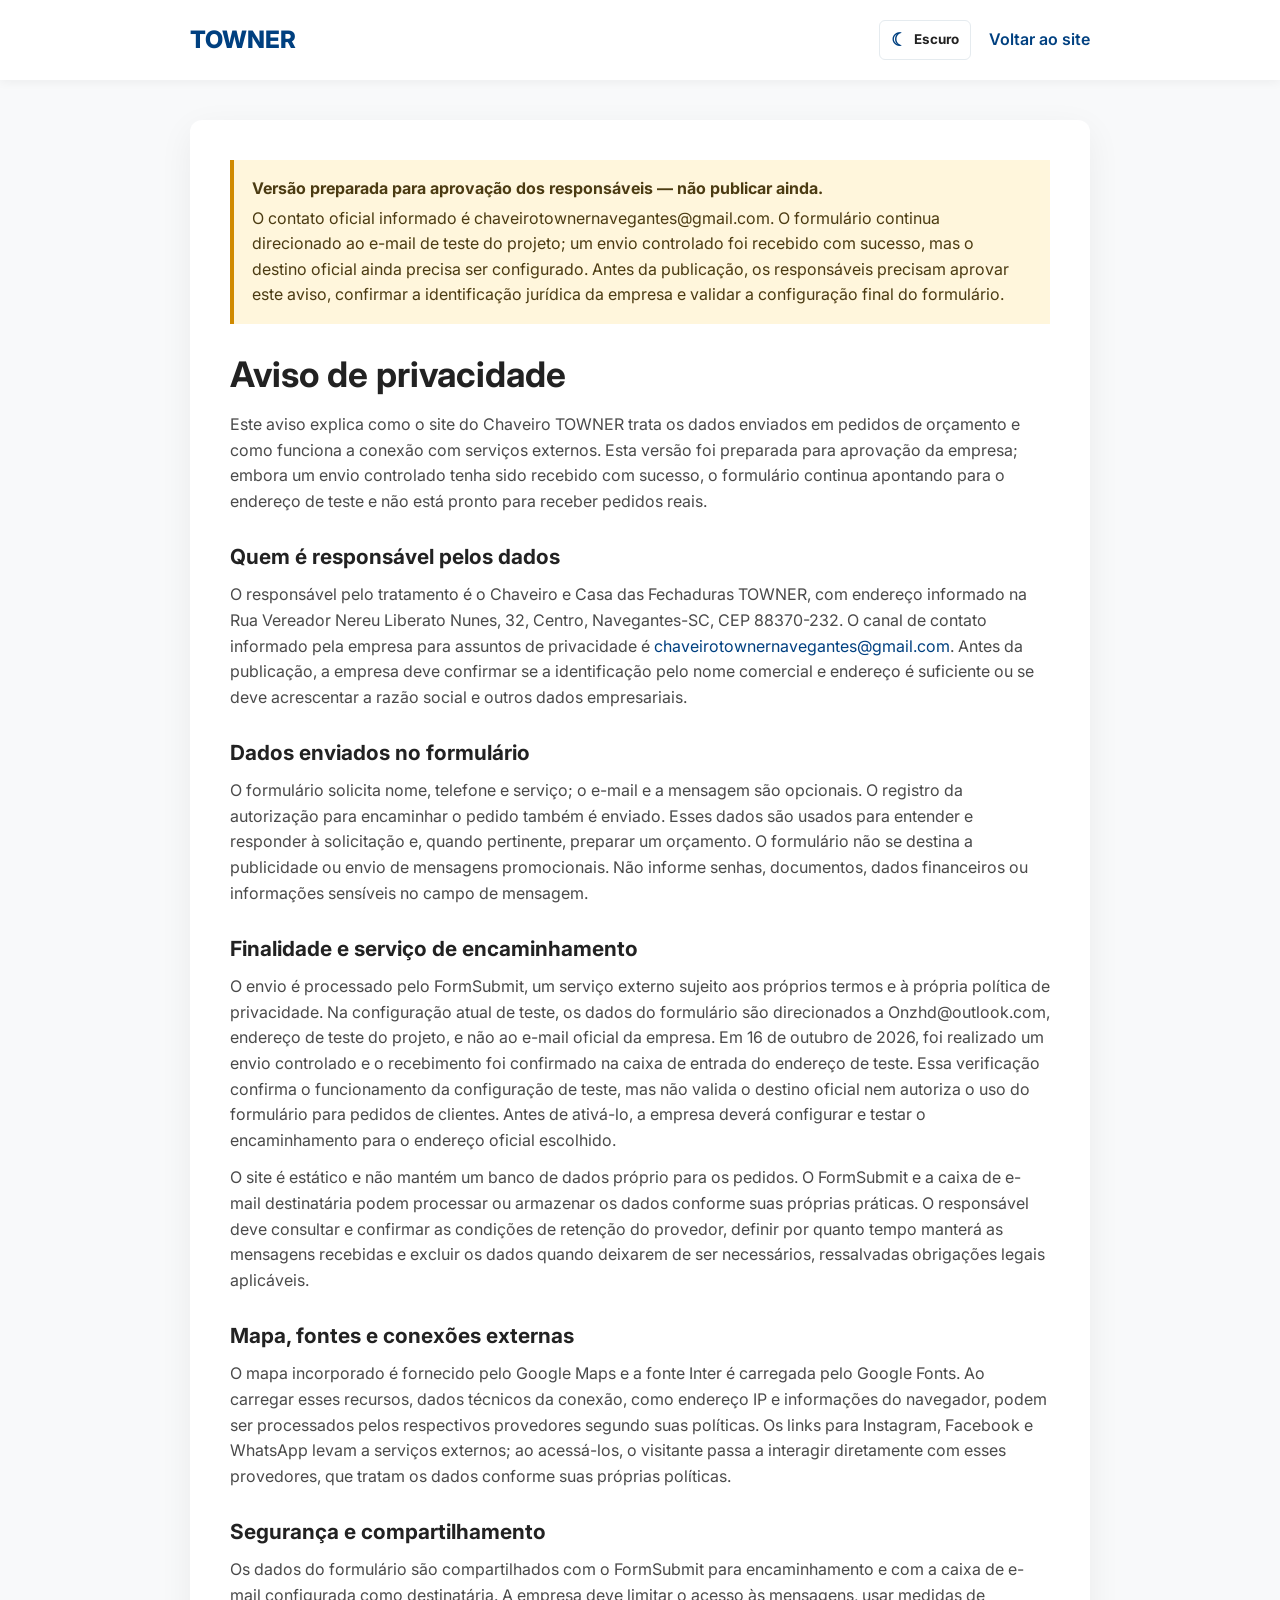
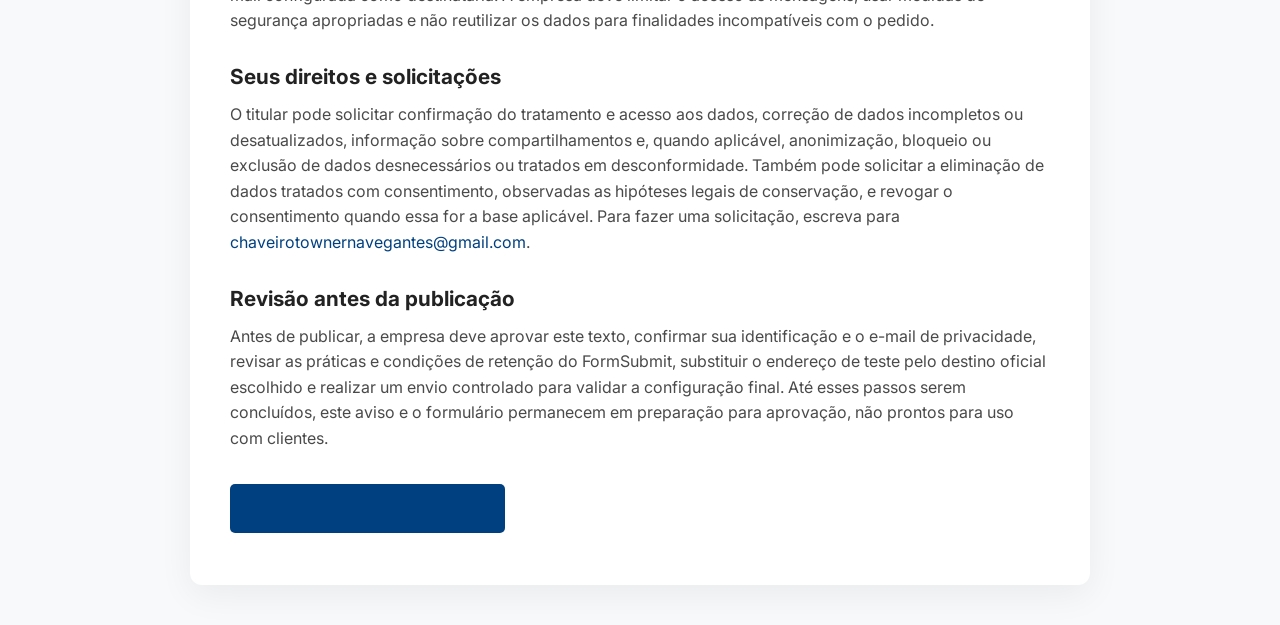
==== politica-de-privacidade.html @ e8e16471 "Add TOWNER website Co-authored-by: Copilot <223556219+Copilot@users.noreply.github.com>" ====
<!DOCTYPE html>
<html lang="pt-BR">
<head>
    <meta charset="UTF-8">
    <meta name="viewport" content="width=device-width, initial-scale=1.0">
    <meta name="robots" content="noindex, nofollow">
    <meta name="theme-color" content="#004080">
    <title>Aviso de privacidade — Chaveiro TOWNER</title>
    <link rel="icon" type="image/svg+xml" href="images/favicon.svg">
    <script>
        try {
            document.documentElement.dataset.theme = localStorage.getItem('towner-theme') === 'dark' ? 'dark' : 'light';
        } catch (error) {
            console.error('Não foi possível recuperar a preferência de tema.', error);
        }
    </script>
    <link rel="preconnect" href="https://fonts.googleapis.com">
    <link rel="preconnect" href="https://fonts.gstatic.com" crossorigin>
    <link href="https://fonts.googleapis.com/css2?family=Inter:wght@300;400;600;700&display=swap" rel="stylesheet">
    <link rel="stylesheet" href="style.css">
</head>
<body class="privacy-page">
    <header class="privacy-header">
        <a class="logo" href="index.html#inicio">TOWNER</a>
        <div class="privacy-header-actions">
            <button class="theme-toggle" type="button" aria-label="Ativar tema escuro" aria-pressed="false">
                <span class="theme-toggle-icon" aria-hidden="true">☾</span>
                <span class="theme-toggle-label">Escuro</span>
            </button>
            <a href="index.html#contato">Voltar ao site</a>
        </div>
    </header>

    <main class="privacy-content">
        <div class="draft-notice" role="note">
            <strong>Versão preparada para aprovação dos responsáveis — não publicar ainda.</strong>
            O contato oficial informado é chaveirotownernavegantes@gmail.com. O formulário continua direcionado ao e-mail de teste do projeto; um envio controlado foi recebido com sucesso, mas o destino oficial ainda precisa ser configurado. Antes da publicação, os responsáveis precisam aprovar este aviso, confirmar a identificação jurídica da empresa e validar a configuração final do formulário.
        </div>

        <h1>Aviso de privacidade</h1>
        <p>Este aviso explica como o site do Chaveiro TOWNER trata os dados enviados em pedidos de orçamento e como funciona a conexão com serviços externos. Esta versão foi preparada para aprovação da empresa; embora um envio controlado tenha sido recebido com sucesso, o formulário continua apontando para o endereço de teste e não está pronto para receber pedidos reais.</p>

        <h2>Quem é responsável pelos dados</h2>
        <p>O responsável pelo tratamento é o Chaveiro e Casa das Fechaduras TOWNER, com endereço informado na Rua Vereador Nereu Liberato Nunes, 32, Centro, Navegantes-SC, CEP 88370-232. O canal de contato informado pela empresa para assuntos de privacidade é <a href="mailto:chaveirotownernavegantes@gmail.com">chaveirotownernavegantes@gmail.com</a>. Antes da publicação, a empresa deve confirmar se a identificação pelo nome comercial e endereço é suficiente ou se deve acrescentar a razão social e outros dados empresariais.</p>

        <h2>Dados enviados no formulário</h2>
        <p>O formulário solicita nome, telefone e serviço; o e-mail e a mensagem são opcionais. O registro da autorização para encaminhar o pedido também é enviado. Esses dados são usados para entender e responder à solicitação e, quando pertinente, preparar um orçamento. O formulário não se destina a publicidade ou envio de mensagens promocionais. Não informe senhas, documentos, dados financeiros ou informações sensíveis no campo de mensagem.</p>

        <h2>Finalidade e serviço de encaminhamento</h2>
        <p>O envio é processado pelo FormSubmit, um serviço externo sujeito aos próprios termos e à própria política de privacidade. Na configuração atual de teste, os dados do formulário são direcionados a Onzhd@outlook.com, endereço de teste do projeto, e não ao e-mail oficial da empresa. Em 16 de outubro de 2026, foi realizado um envio controlado e o recebimento foi confirmado na caixa de entrada do endereço de teste. Essa verificação confirma o funcionamento da configuração de teste, mas não valida o destino oficial nem autoriza o uso do formulário para pedidos de clientes. Antes de ativá-lo, a empresa deverá configurar e testar o encaminhamento para o endereço oficial escolhido.</p>
        <p>O site é estático e não mantém um banco de dados próprio para os pedidos. O FormSubmit e a caixa de e-mail destinatária podem processar ou armazenar os dados conforme suas próprias práticas. O responsável deve consultar e confirmar as condições de retenção do provedor, definir por quanto tempo manterá as mensagens recebidas e excluir os dados quando deixarem de ser necessários, ressalvadas obrigações legais aplicáveis.</p>

        <h2>Mapa, fontes e conexões externas</h2>
        <p>O mapa incorporado é fornecido pelo Google Maps e a fonte Inter é carregada pelo Google Fonts. Ao carregar esses recursos, dados técnicos da conexão, como endereço IP e informações do navegador, podem ser processados pelos respectivos provedores segundo suas políticas. Os links para Instagram, Facebook e WhatsApp levam a serviços externos; ao acessá-los, o visitante passa a interagir diretamente com esses provedores, que tratam os dados conforme suas próprias políticas.</p>

        <h2>Segurança e compartilhamento</h2>
        <p>Os dados do formulário são compartilhados com o FormSubmit para encaminhamento e com a caixa de e-mail configurada como destinatária. A empresa deve limitar o acesso às mensagens, usar medidas de segurança apropriadas e não reutilizar os dados para finalidades incompatíveis com o pedido.</p>

        <h2>Seus direitos e solicitações</h2>
        <p>O titular pode solicitar confirmação do tratamento e acesso aos dados, correção de dados incompletos ou desatualizados, informação sobre compartilhamentos e, quando aplicável, anonimização, bloqueio ou exclusão de dados desnecessários ou tratados em desconformidade. Também pode solicitar a eliminação de dados tratados com consentimento, observadas as hipóteses legais de conservação, e revogar o consentimento quando essa for a base aplicável. Para fazer uma solicitação, escreva para <a href="mailto:chaveirotownernavegantes@gmail.com">chaveirotownernavegantes@gmail.com</a>.</p>

        <h2>Revisão antes da publicação</h2>
        <p>Antes de publicar, a empresa deve aprovar este texto, confirmar sua identificação e o e-mail de privacidade, revisar as práticas e condições de retenção do FormSubmit, substituir o endereço de teste pelo destino oficial escolhido e realizar um envio controlado para validar a configuração final. Até esses passos serem concluídos, este aviso e o formulário permanecem em preparação para aprovação, não prontos para uso com clientes.</p>

        <p class="privacy-back"><a class="map-link" href="index.html#contato">Voltar ao formulário de contato</a></p>
    </main>
    <script>
        const themeToggle = document.querySelector('.theme-toggle');
        const themeMeta = document.querySelector('meta[name="theme-color"]');

        const updateThemeToggle = () => {
            const isDark = document.documentElement.dataset.theme === 'dark';
            themeToggle.setAttribute('aria-pressed', String(isDark));
            themeToggle.setAttribute('aria-label', isDark ? 'Ativar tema claro' : 'Ativar tema escuro');
            themeToggle.querySelector('.theme-toggle-icon').textContent = isDark ? '☀' : '☾';
            themeToggle.querySelector('.theme-toggle-label').textContent = isDark ? 'Claro' : 'Escuro';
            themeMeta.content = isDark ? '#0d141b' : '#004080';
        };

        updateThemeToggle();

        themeToggle.addEventListener('click', () => {
            const nextTheme = document.documentElement.dataset.theme === 'dark' ? 'light' : 'dark';
            document.documentElement.dataset.theme = nextTheme;
            updateThemeToggle();

            try {
                localStorage.setItem('towner-theme', nextTheme);
            } catch (error) {
                console.error('Não foi possível salvar a preferência de tema.', error);
            }
        });
    </script>
</body>
</html>
---- style.css ----
/* ================= RESET E VARIÁVEIS ================= */
:root {
    color-scheme: light;
    --azul-marca: #004080;/* Azul principal para destaques e botões */
    --azul-fundo-escuro: #002b5e;/* Azul profundo para o rodapé e sobreposições */
    --verde-zap: #25D366;
    --texto-base: #4a4a4a;
    --titulo-cor: #222222;
    --fundo-cinza: #f8f9fa;
    --fundo-branco: #ffffff;
    --texto-inverso: #ffffff;
    --texto-no-botao: #ffffff;
    --azul-hover: #003366;
    --fundo-botao-emergencia: #ffffff;
    --texto-botao-emergencia: #002b5e;
    --borda-superficie: #e5ebef;
    --texto-suave: #64707a;
    --fundo-destaque-suave: #e9f2fa;
    --borda-controle: #dddddd;
}

:root[data-theme="dark"] {
    color-scheme: dark;
    --azul-marca: #78baff;
    --azul-fundo-escuro: #071b31;
    --texto-base: #c4ced8;
    --titulo-cor: #f1f5f9;
    --fundo-cinza: #101821;
    --fundo-branco: #151e28;
    --texto-inverso: #f1f5f9;
    --texto-no-botao: #10243a;
    --azul-hover: #539de0;
    --fundo-botao-emergencia: #e5edf5;
    --texto-botao-emergencia: #071b31;
    --borda-superficie: #344453;
    --texto-suave: #a6b4c1;
    --fundo-destaque-suave: #223447;
    --borda-controle: #465461;
}

* {
    margin: 0;
    padding: 0;
    box-sizing: border-box;
    font-family: 'Inter', sans-serif;
}

body {
    color: var(--texto-base);
    line-height: 1.6;
    padding-top: 80px;
    background-color: var(--fundo-branco);
}

.container {
    max-width: 1140px;
    margin: 0 auto;
    padding: 0 20px;
}

a { 
    text-decoration: none;
    transition: 0.3s;
}

a:focus-visible, button:focus-visible, input:focus-visible, select:focus-visible, textarea:focus-visible {
    outline: 3px solid #f0b429;
    outline-offset: 3px;
}

.skip-link {
    position: fixed;
    top: 10px;
    left: 10px;
    z-index: 1100;
    padding: 10px 16px;
    background: var(--fundo-branco);
    color: var(--azul-marca);
    border-radius: 4px;
    box-shadow: 0 2px 10px rgba(0, 0, 0, 0.2);
    transform: translateY(-160%);
}

.skip-link:focus {
    transform: translateY(0);
}

section[id] {
    scroll-margin-top: 100px;
}

/* ================= CABEÇALHO ================= */
.header {
    background: var(--fundo-branco);
    box-shadow: 0 2px 10px rgba(0,0,0,0.05);
    position: fixed; 
    top: 0; 
    width: 100%; 
    height: 80px;
    display: flex; 
    align-items: center; 
    z-index: 1000;
}

.header-inner { 
    display: flex; 
    justify-content: space-between; 
    align-items: center; 
    width: 100%; 
}

.logo { 
    font-size: 24px; 
    font-weight: 800; 
    color: var(--azul-marca); 
    display: flex;
    align-items: center;
}

.logo img { 
    max-height: 50px; 
    width: auto; 
    display: block; 
}

.main-nav {
    display: flex;
    align-items: center;
}

.nav-links { 
    list-style: none; 
    display: flex; 
    gap: 24px; 
}

.nav-links a { 
    color: var(--texto-base); 
    font-weight: 600; 
    font-size: 14px; 
    text-transform: uppercase; 
}

.nav-links a:hover { 
    color: var(--azul-marca); 
}

.btn-header-zap { 
    background: var(--verde-zap); 
    color: var(--texto-inverso); 
    padding: 10px 20px; 
    border-radius: 4px; 
    font-weight: bold; 
    transition: background 0.3s;
}

.btn-header-zap:hover {
    background: #20b858; 
}

.mobile-menu-btn {
    display: none;
    background: none;
    border: none;
    font-size: 28px;
    color: var(--azul-marca);
    cursor: pointer;
}

.theme-toggle {
    display: inline-flex;
    align-items: center;
    justify-content: center;
    gap: 7px;
    min-height: 40px;
    padding: 8px 11px;
    border: 1px solid var(--borda-superficie);
    border-radius: 6px;
    background: var(--fundo-branco);
    color: var(--titulo-cor);
    font: inherit;
    font-size: 0.84rem;
    font-weight: 700;
    cursor: pointer;
    transition: background 0.2s ease, border-color 0.2s ease;
}

.theme-toggle:hover { background: var(--fundo-cinza); }
.theme-toggle-icon { color: var(--azul-marca); font-size: 1.1rem; line-height: 1; }

/* ================= HERO SECTION ================= */
.hero {
    background: linear-gradient(rgba(0, 43, 94, 0.72), rgba(0, 43, 94, 0.82)), url('images/chaveiro-atendimento.jpg') center/cover;
    color: var(--texto-inverso); 
    padding: 130px 0 155px; 
    text-align: center;
}

.hero .container { max-width: 900px; }
.hero-eyebrow { display: inline-block; margin-bottom: 20px; color: #d4e9ff; font-size: 0.9rem; font-weight: 700; letter-spacing: 0.12em; text-transform: uppercase; }
.hero h1 { max-width: 850px; margin: 0 auto 20px; font-size: clamp(2.5rem, 5vw, 4rem); font-weight: 700; line-height: 1.08; letter-spacing: -0.035em; }
.hero p { font-size: 1.2rem; margin-bottom: 32px; font-weight: 300; max-width: 720px; margin-left: auto; margin-right: auto; }
.hero-btns { display: flex; justify-content: center; gap: 15px; }
.btn-call { background: var(--fundo-branco); color: var(--azul-marca); padding: 15px 35px; border-radius: 5px; font-weight: 700; font-size: 1.1rem; }
.btn-whatsapp { background: var(--verde-zap); color: var(--texto-inverso); padding: 15px 35px; border-radius: 5px; font-weight: 600; font-size: 1.1rem; }
.btn-call:hover, .btn-whatsapp:hover { transform: translateY(-2px); box-shadow: 0 8px 22px rgba(0, 0, 0, 0.2); }
.hero .hero-note { margin: 22px auto 0; color: #e2edf7; font-size: 0.95rem; }

/* ================= CARDS DE DESTAQUE ================= */
.features-row { display: grid; grid-template-columns: repeat(3, minmax(0, 1fr)); gap: 18px; margin-top: -48px; position: relative; z-index: 10; }
.feature-box { display: flex; align-items: center; gap: 16px; background: var(--fundo-branco); padding: 24px 20px; border-radius: 10px; box-shadow: 0 10px 30px rgba(0,0,0,0.09); flex: 1; }
.feature-icon { width: 48px; height: 48px; display: grid; place-items: center; flex: 0 0 auto; border-radius: 50%; background: var(--fundo-destaque-suave); color: var(--azul-marca); font-size: 0.9rem; font-weight: 800; }
.feature-box h2 { color: var(--titulo-cor); font-size: 1rem; margin-bottom: 3px; }
.feature-box p { color: var(--texto-base); font-size: 0.88rem; }

/* ================= EMERGÊNCIA ================= */
.emergency-strip { margin: 70px 0 20px; background: var(--azul-fundo-escuro); color: var(--texto-inverso); }
.emergency-inner { display: flex; align-items: center; justify-content: space-between; gap: 24px; padding-top: 26px; padding-bottom: 26px; }
.emergency-label { display: block; margin-bottom: 3px; color: #b8d6ef; font-size: 0.84rem; font-weight: 700; letter-spacing: 0.08em; text-transform: uppercase; }
.emergency-inner p { font-size: 1.15rem; font-weight: 600; }
.emergency-inner > a { display: inline-flex; align-items: center; gap: 12px; padding: 13px 18px; border-radius: 5px; background: var(--fundo-botao-emergencia); color: var(--texto-botao-emergencia); font-weight: 700; white-space: nowrap; }
.emergency-inner > a:hover { filter: brightness(0.95); }

/* ================= SEÇÕES PADRÕES ================= */
.section-pad { padding: 80px 0; }
.bg-gray { background-color: var(--fundo-cinza); }
.sec-title { text-align: center; margin-bottom: 46px; }
.sec-title h2 { font-size: 2.2rem; color: var(--titulo-cor); margin-bottom: 15px; font-weight: 700; }
.sec-title p { color: var(--texto-base); font-size: 1.1rem; max-width: 700px; margin: 0 auto; }

/* ================= GALERIA ================= */
.gallery-grid { display: grid; grid-template-columns: repeat(auto-fit, minmax(230px, 1fr)); gap: 22px; }
.gal-item { overflow: hidden; border-radius: 10px; background: var(--fundo-branco); box-shadow: 0 8px 24px rgba(0,0,0,0.08); }
.gal-item img { width: 100%; height: 230px; object-fit: cover; display: block; transition: transform 0.35s ease; }
.gal-item:hover img { transform: scale(1.035); }
.gal-item p { text-align: center; font-size: 0.95rem; margin-top: 15px; color: var(--texto-base); }
.gal-item p { min-height: 54px; margin: 0; padding: 14px 16px; }

/* ================= SERVIÇOS ================= */
.services-grid { display: grid; grid-template-columns: repeat(auto-fit, minmax(280px, 1fr)); gap: 22px; }
.serv-card { display: flex; flex-direction: column; min-height: 100%; background: var(--fundo-branco); padding: 30px 25px 25px; border-radius: 10px; box-shadow: 0 5px 20px rgba(0,0,0,0.055); border-top: 4px solid var(--azul-marca); transition: transform 0.2s ease, box-shadow 0.2s ease; }
.serv-card:hover { transform: translateY(-3px); box-shadow: 0 12px 28px rgba(0,0,0,0.09); }
.serv-card.service-emergency { border-top-color: #b64134; }
.serv-card h3 { color: var(--titulo-cor); margin-bottom: 15px; font-size: 1.3rem; }
.serv-card ul { list-style: none; margin-top: 20px; }
.serv-card li { margin-bottom: 10px; font-size: 0.95rem; display: flex; align-items: center; gap: 8px; color: var(--texto-base); }
.serv-card li::before { content: '✓'; color: var(--azul-marca); font-weight: bold; }
.service-link { display: flex; align-items: center; justify-content: space-between; gap: 12px; margin-top: auto; padding-top: 20px; color: var(--azul-marca); font-weight: 700; }
.service-link span { font-size: 1.2rem; transition: transform 0.2s ease; }
.service-link:hover span { transform: translateX(4px); }

/* ================= DIFERENCIAIS E REGIÃO ================= */
.section-eyebrow { display: inline-block; margin-bottom: 10px; color: var(--azul-marca); font-size: 0.82rem; font-weight: 700; letter-spacing: 0.1em; text-transform: uppercase; }
.reasons-section .sec-title h2 { max-width: 760px; margin-left: auto; margin-right: auto; }
.reasons-grid { display: grid; grid-template-columns: repeat(3, minmax(0, 1fr)); gap: 20px; }
.reason-card { padding: 28px; border: 1px solid var(--borda-superficie); border-radius: 10px; background: var(--fundo-branco); }
.reason-number { display: inline-block; margin-bottom: 26px; color: var(--texto-suave); font-size: 0.85rem; font-weight: 800; letter-spacing: 0.08em; }
.reason-card h3 { margin-bottom: 10px; color: var(--titulo-cor); font-size: 1.15rem; }
.reason-card p { color: var(--texto-base); }
.coverage-row { display: grid; grid-template-columns: auto 1fr auto; gap: 16px; align-items: center; margin-top: 32px; padding: 20px 22px; border-radius: 10px; background: var(--fundo-destaque-suave); }
.coverage-row > p { color: var(--titulo-cor); font-weight: 700; }
.coverage-row ul { display: flex; flex-wrap: wrap; gap: 8px; list-style: none; }
.coverage-row li { padding: 6px 10px; border-radius: 20px; background: var(--fundo-branco); color: var(--titulo-cor); font-size: 0.85rem; }
.coverage-row > span { color: var(--texto-suave); font-size: 0.82rem; }

/* ================= SOBRE NÓS ================= */
.about-wrap { display: grid; grid-template-columns: minmax(0, 0.95fr) minmax(0, 1.05fr); gap: clamp(36px, 6vw, 78px); align-items: center; }
.about-gallery { position: relative; min-height: 520px; }
.about-photo-main { position: absolute; inset: 0 44px 52px 0; margin: 0; overflow: hidden; border-radius: 14px; background: var(--fundo-destaque-suave); box-shadow: 0 18px 42px rgba(0, 43, 94, 0.14); }
.about-photo-main img, .about-photo-detail img { width: 100%; height: 100%; display: block; object-fit: cover; }
.about-photo-main img { object-position: 58% center; }
.about-photo-main figcaption { position: absolute; right: 14px; bottom: 14px; left: 14px; padding: 10px 13px; border-radius: 6px; background: rgba(0, 35, 73, 0.82); color: #fff; font-size: 0.86rem; }
.about-photo-detail { position: absolute; right: 0; bottom: 0; width: 48%; height: 225px; margin: 0; overflow: hidden; border: 7px solid var(--fundo-branco); border-radius: 13px; background: var(--fundo-destaque-suave); box-shadow: 0 14px 35px rgba(0, 0, 0, 0.16); }
.about-photo-detail img { object-position: center; }
.about-experience { position: absolute; top: 25px; right: 0; display: flex; flex-direction: column; align-items: center; justify-content: center; width: 118px; height: 118px; border: 5px solid var(--fundo-branco); border-radius: 50%; background: var(--azul-marca); color: #fff; text-align: center; box-shadow: 0 12px 28px rgba(0, 43, 94, 0.2); }
.about-experience strong { font-size: 2rem; line-height: 1; }
.about-experience span { max-width: 85px; margin-top: 5px; font-size: 0.68rem; line-height: 1.2; }
.about-text { min-width: 0; }
.about-text h2 { max-width: 560px; font-size: clamp(2.1rem, 3.4vw, 3rem); color: var(--titulo-cor); line-height: 1.1; letter-spacing: -0.03em; margin: 4px 0 20px; }
.about-text > p { margin-bottom: 14px; }
.about-highlights { display: grid; gap: 10px; margin: 24px 0; list-style: none; }
.about-highlights li { position: relative; padding-left: 28px; color: var(--titulo-cor); font-weight: 600; }
.about-highlights li::before { position: absolute; left: 0; top: 0; content: '✓'; color: var(--azul-marca); font-weight: 800; }
.about-actions { display: flex; flex-wrap: wrap; align-items: center; gap: 20px; margin-top: 28px; }
.about-primary-link { display: inline-flex; align-items: center; gap: 18px; padding: 13px 18px; border-radius: 5px; background: var(--azul-marca); color: var(--texto-no-botao); font-weight: 700; }
.about-primary-link:hover { background: var(--azul-hover); }
.about-primary-link span { font-size: 1.2rem; }
.about-secondary-link { color: var(--azul-marca); font-weight: 700; text-decoration: underline; text-underline-offset: 4px; }
.about-proof { display: flex; flex-wrap: wrap; gap: 32px; margin-top: 34px; padding-top: 22px; border-top: 1px solid var(--borda-superficie); }
.about-proof div { display: flex; flex-direction: column; }
.about-proof strong { color: var(--azul-marca); font-size: 1.35rem; line-height: 1.2; }
.about-proof span { margin-top: 4px; color: var(--texto-suave); font-size: 0.86rem; }

/* ================= CONTATO E FORMULÁRIO ================= */
.contact-wrap { display: flex; gap: 50px; }
.contact-info, .contact-form { flex: 1; }
.contact-info h2, .contact-form h2 { font-size: 2rem; margin-bottom: 30px; color: var(--titulo-cor); }
.contact-info a, .foot-grid a { color: inherit; text-decoration: underline; text-underline-offset: 3px; }
.contact-form > p { margin: -15px 0 20px; }
.contact-form label { display: block; margin-bottom: 6px; font-weight: 600; color: var(--titulo-cor); }
.contact-form input, .contact-form select, .contact-form textarea { width: 100%; padding: 15px; margin-bottom: 20px; border: 1px solid var(--borda-controle); border-radius: 5px; background: var(--fundo-branco); color: var(--texto-base); font-size: 1rem; }
.contact-form .form-honeypot { display: none !important; }
.contact-form .form-consent { display: flex; align-items: flex-start; gap: 10px; margin-bottom: 20px; }
.contact-form .form-consent input { width: 18px; height: 18px; flex: 0 0 auto; margin: 3px 0 0; accent-color: var(--azul-marca); }
.contact-form .form-consent label { font-size: 0.9rem; font-weight: 400; line-height: 1.5; }
.contact-form button { background: var(--azul-marca); color: var(--texto-no-botao); border: none; padding: 15px 30px; cursor: pointer; border-radius: 5px; font-weight: bold; width: 100%; font-size: 1.1rem; transition: background 0.3s; }
.contact-form button:hover { background: var(--azul-hover); }

/* ================= LOCALIZAÇÃO ================= */
.map-card { display: grid; grid-template-columns: minmax(240px, 0.8fr) minmax(0, 1.2fr); gap: 32px; align-items: center; margin-top: 60px; overflow: hidden; background: var(--fundo-branco); border-radius: 12px; box-shadow: 0 10px 35px rgba(0,0,0,0.09); }
.map-copy { padding: 36px; }
.map-eyebrow { color: var(--azul-marca); font-size: 0.85rem; font-weight: 700; letter-spacing: 0.08em; text-transform: uppercase; }
.map-copy h2 { margin: 8px 0 14px; color: var(--titulo-cor); font-size: 1.9rem; line-height: 1.2; }
.map-copy > p:not(.map-privacy) { margin-bottom: 20px; }
.map-link { display: inline-block; padding: 12px 18px; border-radius: 5px; background: var(--azul-marca); color: var(--texto-no-botao); font-weight: 600; }
.map-link:hover { background: var(--azul-hover); }
.map-privacy { margin-top: 20px; color: var(--texto-suave); font-size: 0.8rem; line-height: 1.5; }
.map-frame { display: block; width: 100%; min-height: 360px; height: 100%; border: 0; }

/* ================= REDES SOCIAIS ================= */
.social-section { padding-top: 36px; }
.social-content { padding: clamp(28px, 5vw, 54px); border-radius: 14px; background: var(--fundo-cinza); text-align: center; }
.social-content h2 { margin-bottom: 12px; color: var(--titulo-cor); font-size: clamp(1.8rem, 3.4vw, 2.5rem); line-height: 1.15; letter-spacing: -0.025em; }
.social-content > p { max-width: 620px; margin: 0 auto; }
.social-links { display: grid; grid-template-columns: repeat(3, minmax(0, 1fr)); gap: 14px; max-width: 900px; margin: 30px auto 0; text-align: left; }
.social-card { display: flex; min-width: 0; align-items: center; gap: 13px; padding: 17px; border: 1px solid var(--borda-superficie); border-radius: 10px; background: var(--fundo-branco); color: var(--titulo-cor); box-shadow: 0 5px 18px rgba(0, 43, 94, 0.05); }
.social-card:hover { transform: translateY(-3px); border-color: var(--azul-marca); box-shadow: 0 10px 24px rgba(0, 43, 94, 0.1); }
.social-icon { display: grid; width: 46px; height: 46px; flex: 0 0 auto; place-items: center; border-radius: 12px; background: var(--fundo-destaque-suave); color: var(--azul-marca); }
.social-icon svg { width: 25px; height: 25px; fill: currentColor; }
.social-icon-instagram svg { fill: none; stroke: currentColor; stroke-width: 1.8; }
.social-icon-instagram .social-icon-dot { fill: currentColor; stroke: none; }
.social-icon-facebook { background: #e9eef9; color: #1877f2; }
.social-icon-whatsapp { background: #e7f8ee; color: #128c4a; }
.social-card > span:nth-child(2) { display: flex; min-width: 0; flex: 1; flex-direction: column; }
.social-card strong { font-size: 0.98rem; }
.social-card small { overflow: hidden; color: var(--texto-suave); font-size: 0.8rem; text-overflow: ellipsis; white-space: nowrap; }
.social-arrow { align-self: flex-start; color: var(--texto-suave); font-size: 1.15rem; }

/* ================= RODAPÉ ================= */
.footer { background: var(--azul-fundo-escuro); color: #bbb; padding: 80px 0 30px; margin-top: 60px; }
.foot-grid { display: grid; grid-template-columns: repeat(auto-fit, minmax(220px, 1fr)); gap: 40px; margin-bottom: 60px; }
.foot-grid h4 { color: var(--texto-inverso); margin-bottom: 25px; font-size: 1.2rem; font-weight: 600; }
.foot-grid ul { list-style: none; }
.foot-grid li { margin-bottom: 12px; font-size: 0.95rem; }
.foot-bottom { border-top: 1px solid rgba(255, 255, 255, 0.1); padding-top: 30px; text-align: center; font-size: 0.85rem; }
.foot-bottom p + p { margin-top: 12px; }

/* ================= AVISO DE PRIVACIDADE ================= */
.privacy-page { padding: 0; background: var(--fundo-cinza); }
.privacy-header { display: flex; align-items: center; justify-content: space-between; gap: 20px; padding: 20px max(24px, calc((100% - 900px) / 2)); background: var(--fundo-branco); box-shadow: 0 2px 10px rgba(0,0,0,0.05); }
.privacy-header-actions { display: flex; align-items: center; gap: 18px; }
.privacy-header-actions > a { color: var(--azul-marca); font-weight: 600; }
.privacy-content { max-width: 900px; margin: 40px auto; padding: 40px; background: var(--fundo-branco); border-radius: 12px; box-shadow: 0 10px 35px rgba(0,0,0,0.06); }
.privacy-content h1, .privacy-content h2 { color: var(--titulo-cor); line-height: 1.25; }
.privacy-content h1 { margin: 28px 0 16px; font-size: 2.2rem; }
.privacy-content h2 { margin: 30px 0 10px; font-size: 1.3rem; }
.privacy-content p { margin: 12px 0; }
.privacy-content a { color: var(--azul-marca); }
.draft-notice { padding: 16px 18px; border-left: 4px solid #d08a00; background: #fff6dc; color: #4b3b12; }
.draft-notice strong { display: block; margin-bottom: 4px; }
:root[data-theme="dark"] .draft-notice { background: #382d18; color: #f5e7bc; }
.privacy-back { margin-top: 32px !important; }

/* ================= WHATSAPP FLUTUANTE ================= */
.zap-float { position: fixed; bottom: 30px; right: 30px; background: var(--verde-zap); color: var(--texto-inverso); width: 60px; height: 60px; border-radius: 50%; display: flex; justify-content: center; align-items: center; box-shadow: 0 4px 15px rgba(0,0,0,0.2); z-index: 100; transition: transform 0.3s; }
.zap-float:hover { transform: scale(1.1); }

/* ================= RESPONSIVIDADE ================= */
@media (max-width: 992px) {
    .mobile-menu-btn { display: block; }
    .btn-header-zap { display: none; }
    .header-inner { justify-content: flex-start; gap: 12px; }
    .header-inner > .logo { order: 0; }
    .header-inner > .theme-toggle { order: 1; margin-left: auto; }
    .header-inner > .mobile-menu-btn { order: 2; }
    .header-inner > .main-nav { order: 3; }
    
    .main-nav {
        position: absolute;
        top: 80px;
        left: 0;
        width: 100%;
        background: var(--fundo-branco);
        box-shadow: 0 4px 6px rgba(0,0,0,0.05);
        display: none; 
        flex-direction: column;
        padding: 20px 0;
    }
    
    .main-nav.active { display: flex; }
    .nav-links { flex-direction: column; align-items: center; gap: 15px; }
}

@media (max-width: 768px) {
    .hero { padding: 100px 0 120px; }
    .hero h1 { font-size: 2.5rem; }
    .hero-btns, .contact-wrap { flex-direction: column; }
    .features-row { grid-template-columns: 1fr; gap: 12px; margin-top: -36px; }
    .feature-box { max-width: 100%; }
    .emergency-strip { margin: 40px 0 10px; }
    .emergency-inner { align-items: flex-start; flex-direction: column; }
    .emergency-inner > a { white-space: normal; }
    .section-pad { padding: 64px 0; }
    .sec-title { margin-bottom: 34px; }
    .reasons-grid { grid-template-columns: 1fr; gap: 12px; }
    .reason-card { padding: 22px; }
    .reason-number { margin-bottom: 14px; }
    .coverage-row { grid-template-columns: 1fr; gap: 12px; padding: 18px; }
    .about-wrap { grid-template-columns: 1fr; gap: 38px; }
    .about-gallery { min-height: min(112vw, 460px); }
    .about-photo-main { inset: 0 32px 42px 0; }
    .about-photo-detail { width: 49%; height: 42%; border-width: 5px; }
    .about-experience { top: 16px; width: 100px; height: 100px; }
    .about-experience strong { font-size: 1.7rem; }
    .about-proof { gap: 24px; }
    .map-card { grid-template-columns: 1fr; gap: 0; }
    .map-copy { padding: 28px 24px; }
    .map-frame { min-height: 300px; height: 300px; }
    .social-links { grid-template-columns: 1fr; max-width: 480px; margin-top: 24px; }
    .social-card { padding: 15px; }
    .privacy-content { margin: 20px 16px; padding: 24px 20px; }
    .privacy-content h1 { font-size: 1.8rem; }
    .privacy-header { padding: 16px 20px; }
    .privacy-header-actions { gap: 10px; }
}

@media (max-width: 380px) {
    .theme-toggle { padding-right: 9px; padding-left: 9px; }
    .header-inner > .theme-toggle { width: 40px; padding: 8px; }
    .theme-toggle-label { display: none; }
}

@media (prefers-reduced-motion: reduce) {
    *, *::before, *::after {
        scroll-behavior: auto !important;
        transition-duration: 0.01ms !important;
    }
}
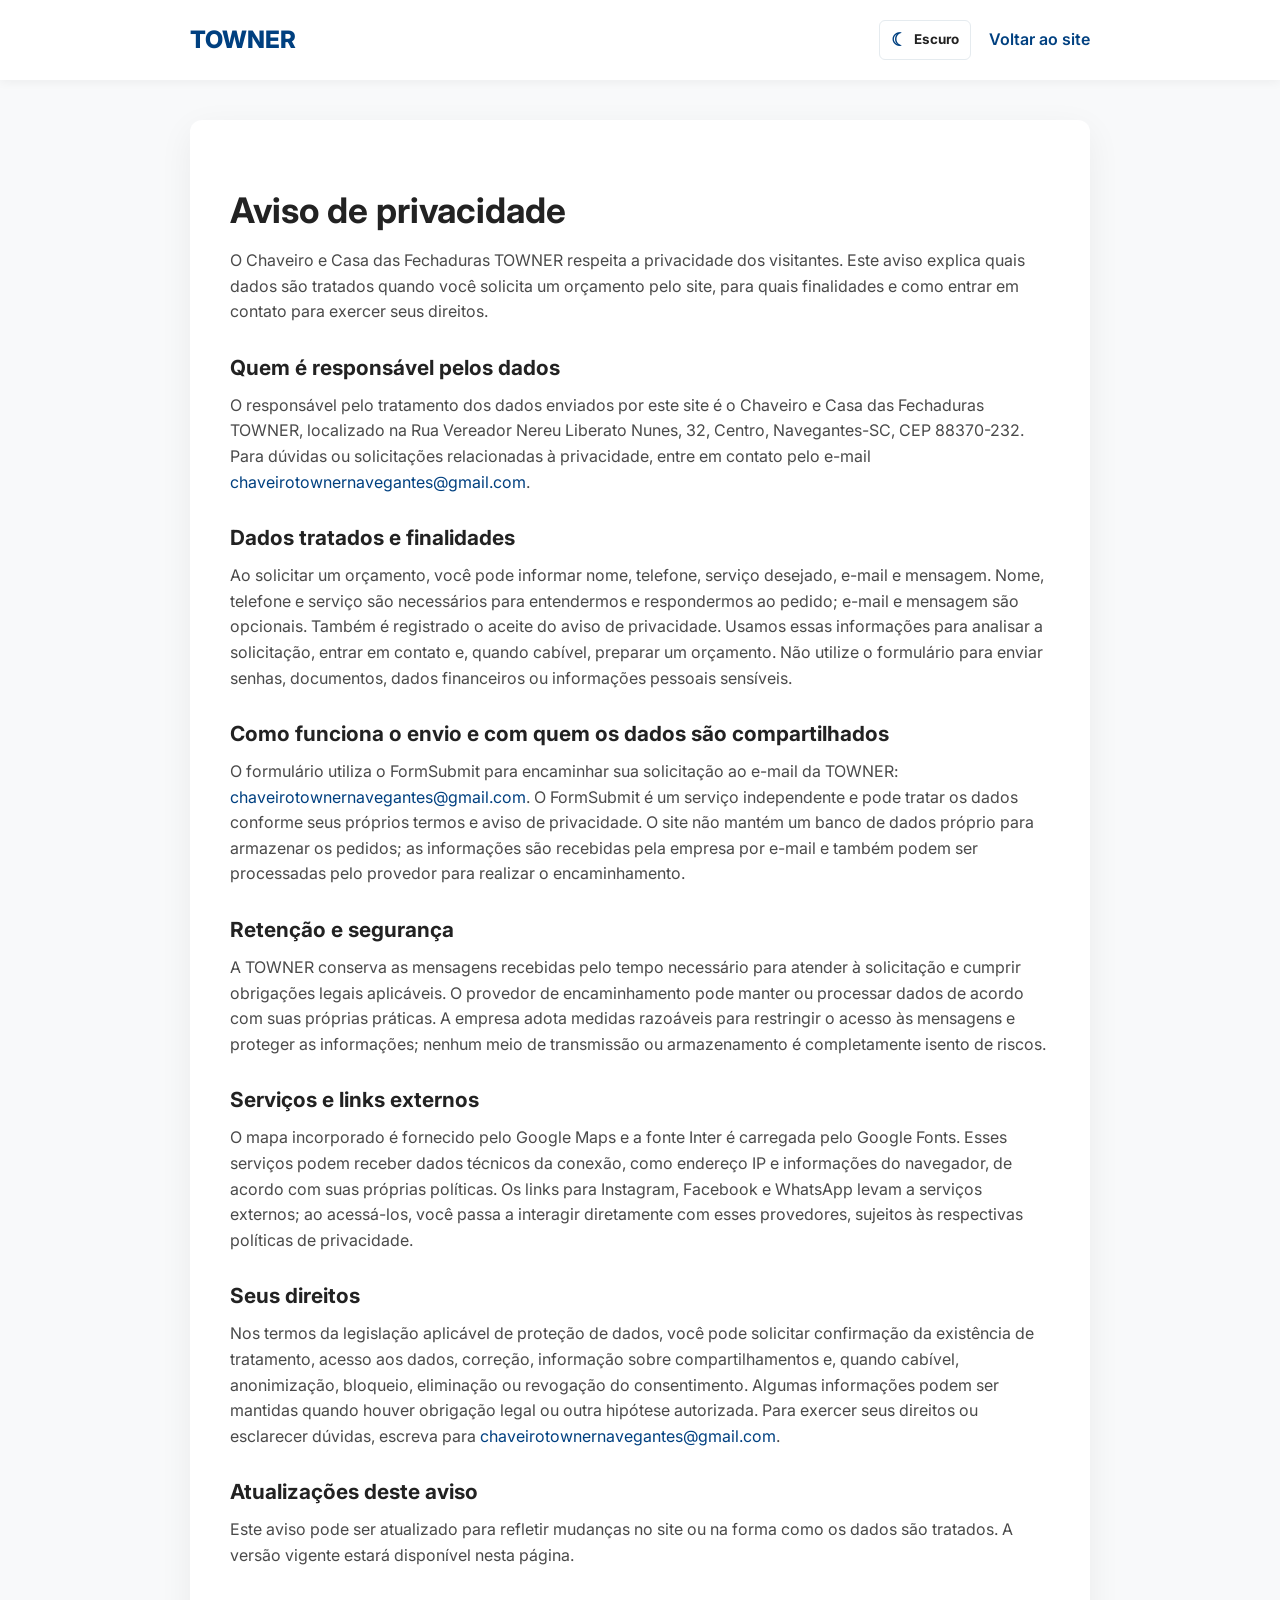
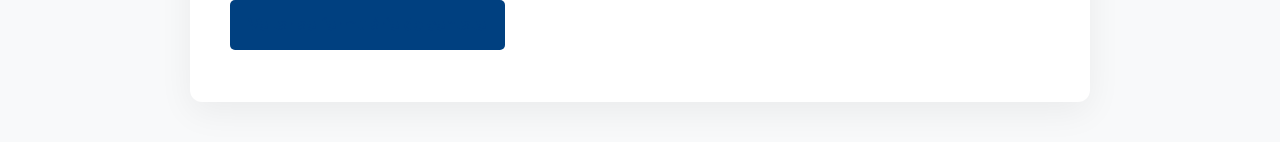
==== commit 3452560a: "Finalize TOWNER launch content Co-authored-by: Copilot <223556219+Copilot@users.noreply.github.com>" ====
--- a/politica-de-privacidade.html
+++ b/politica-de-privacidade.html
@@ -3,7 +3,7 @@
 <head>
     <meta charset="UTF-8">
     <meta name="viewport" content="width=device-width, initial-scale=1.0">
-    <meta name="robots" content="noindex, nofollow">
+    <meta name="robots" content="index, follow">
     <meta name="theme-color" content="#004080">
     <title>Aviso de privacidade — Chaveiro TOWNER</title>
     <link rel="icon" type="image/svg+xml" href="images/favicon.svg">
@@ -32,35 +32,29 @@
     </header>
 
     <main class="privacy-content">
-        <div class="draft-notice" role="note">
-            <strong>Versão preparada para aprovação dos responsáveis — não publicar ainda.</strong>
-            O contato oficial informado é chaveirotownernavegantes@gmail.com. O formulário continua direcionado ao e-mail de teste do projeto; um envio controlado foi recebido com sucesso, mas o destino oficial ainda precisa ser configurado. Antes da publicação, os responsáveis precisam aprovar este aviso, confirmar a identificação jurídica da empresa e validar a configuração final do formulário.
-        </div>
-
         <h1>Aviso de privacidade</h1>
-        <p>Este aviso explica como o site do Chaveiro TOWNER trata os dados enviados em pedidos de orçamento e como funciona a conexão com serviços externos. Esta versão foi preparada para aprovação da empresa; embora um envio controlado tenha sido recebido com sucesso, o formulário continua apontando para o endereço de teste e não está pronto para receber pedidos reais.</p>
+        <p>O Chaveiro e Casa das Fechaduras TOWNER respeita a privacidade dos visitantes. Este aviso explica quais dados são tratados quando você solicita um orçamento pelo site, para quais finalidades e como entrar em contato para exercer seus direitos.</p>
 
         <h2>Quem é responsável pelos dados</h2>
-        <p>O responsável pelo tratamento é o Chaveiro e Casa das Fechaduras TOWNER, com endereço informado na Rua Vereador Nereu Liberato Nunes, 32, Centro, Navegantes-SC, CEP 88370-232. O canal de contato informado pela empresa para assuntos de privacidade é <a href="mailto:chaveirotownernavegantes@gmail.com">chaveirotownernavegantes@gmail.com</a>. Antes da publicação, a empresa deve confirmar se a identificação pelo nome comercial e endereço é suficiente ou se deve acrescentar a razão social e outros dados empresariais.</p>
+        <p>O responsável pelo tratamento dos dados enviados por este site é o Chaveiro e Casa das Fechaduras TOWNER, localizado na Rua Vereador Nereu Liberato Nunes, 32, Centro, Navegantes-SC, CEP 88370-232. Para dúvidas ou solicitações relacionadas à privacidade, entre em contato pelo e-mail <a href="mailto:chaveirotownernavegantes@gmail.com">chaveirotownernavegantes@gmail.com</a>.</p>
 
-        <h2>Dados enviados no formulário</h2>
-        <p>O formulário solicita nome, telefone e serviço; o e-mail e a mensagem são opcionais. O registro da autorização para encaminhar o pedido também é enviado. Esses dados são usados para entender e responder à solicitação e, quando pertinente, preparar um orçamento. O formulário não se destina a publicidade ou envio de mensagens promocionais. Não informe senhas, documentos, dados financeiros ou informações sensíveis no campo de mensagem.</p>
+        <h2>Dados tratados e finalidades</h2>
+        <p>Ao solicitar um orçamento, você pode informar nome, telefone, serviço desejado, e-mail e mensagem. Nome, telefone e serviço são necessários para entendermos e respondermos ao pedido; e-mail e mensagem são opcionais. Também é registrado o aceite do aviso de privacidade. Usamos essas informações para analisar a solicitação, entrar em contato e, quando cabível, preparar um orçamento. Não utilize o formulário para enviar senhas, documentos, dados financeiros ou informações pessoais sensíveis.</p>
 
-        <h2>Finalidade e serviço de encaminhamento</h2>
-        <p>O envio é processado pelo FormSubmit, um serviço externo sujeito aos próprios termos e à própria política de privacidade. Na configuração atual de teste, os dados do formulário são direcionados a Onzhd@outlook.com, endereço de teste do projeto, e não ao e-mail oficial da empresa. Em 16 de outubro de 2026, foi realizado um envio controlado e o recebimento foi confirmado na caixa de entrada do endereço de teste. Essa verificação confirma o funcionamento da configuração de teste, mas não valida o destino oficial nem autoriza o uso do formulário para pedidos de clientes. Antes de ativá-lo, a empresa deverá configurar e testar o encaminhamento para o endereço oficial escolhido.</p>
-        <p>O site é estático e não mantém um banco de dados próprio para os pedidos. O FormSubmit e a caixa de e-mail destinatária podem processar ou armazenar os dados conforme suas próprias práticas. O responsável deve consultar e confirmar as condições de retenção do provedor, definir por quanto tempo manterá as mensagens recebidas e excluir os dados quando deixarem de ser necessários, ressalvadas obrigações legais aplicáveis.</p>
+        <h2>Como funciona o envio e com quem os dados são compartilhados</h2>
+        <p>O formulário utiliza o FormSubmit para encaminhar sua solicitação ao e-mail da TOWNER: <a href="mailto:chaveirotownernavegantes@gmail.com">chaveirotownernavegantes@gmail.com</a>. O FormSubmit é um serviço independente e pode tratar os dados conforme seus próprios termos e aviso de privacidade. O site não mantém um banco de dados próprio para armazenar os pedidos; as informações são recebidas pela empresa por e-mail e também podem ser processadas pelo provedor para realizar o encaminhamento.</p>
 
-        <h2>Mapa, fontes e conexões externas</h2>
-        <p>O mapa incorporado é fornecido pelo Google Maps e a fonte Inter é carregada pelo Google Fonts. Ao carregar esses recursos, dados técnicos da conexão, como endereço IP e informações do navegador, podem ser processados pelos respectivos provedores segundo suas políticas. Os links para Instagram, Facebook e WhatsApp levam a serviços externos; ao acessá-los, o visitante passa a interagir diretamente com esses provedores, que tratam os dados conforme suas próprias políticas.</p>
+        <h2>Retenção e segurança</h2>
+        <p>A TOWNER conserva as mensagens recebidas pelo tempo necessário para atender à solicitação e cumprir obrigações legais aplicáveis. O provedor de encaminhamento pode manter ou processar dados de acordo com suas próprias práticas. A empresa adota medidas razoáveis para restringir o acesso às mensagens e proteger as informações; nenhum meio de transmissão ou armazenamento é completamente isento de riscos.</p>
 
-        <h2>Segurança e compartilhamento</h2>
-        <p>Os dados do formulário são compartilhados com o FormSubmit para encaminhamento e com a caixa de e-mail configurada como destinatária. A empresa deve limitar o acesso às mensagens, usar medidas de segurança apropriadas e não reutilizar os dados para finalidades incompatíveis com o pedido.</p>
+        <h2>Serviços e links externos</h2>
+        <p>O mapa incorporado é fornecido pelo Google Maps e a fonte Inter é carregada pelo Google Fonts. Esses serviços podem receber dados técnicos da conexão, como endereço IP e informações do navegador, de acordo com suas próprias políticas. Os links para Instagram, Facebook e WhatsApp levam a serviços externos; ao acessá-los, você passa a interagir diretamente com esses provedores, sujeitos às respectivas políticas de privacidade.</p>
 
-        <h2>Seus direitos e solicitações</h2>
-        <p>O titular pode solicitar confirmação do tratamento e acesso aos dados, correção de dados incompletos ou desatualizados, informação sobre compartilhamentos e, quando aplicável, anonimização, bloqueio ou exclusão de dados desnecessários ou tratados em desconformidade. Também pode solicitar a eliminação de dados tratados com consentimento, observadas as hipóteses legais de conservação, e revogar o consentimento quando essa for a base aplicável. Para fazer uma solicitação, escreva para <a href="mailto:chaveirotownernavegantes@gmail.com">chaveirotownernavegantes@gmail.com</a>.</p>
+        <h2>Seus direitos</h2>
+        <p>Nos termos da legislação aplicável de proteção de dados, você pode solicitar confirmação da existência de tratamento, acesso aos dados, correção, informação sobre compartilhamentos e, quando cabível, anonimização, bloqueio, eliminação ou revogação do consentimento. Algumas informações podem ser mantidas quando houver obrigação legal ou outra hipótese autorizada. Para exercer seus direitos ou esclarecer dúvidas, escreva para <a href="mailto:chaveirotownernavegantes@gmail.com">chaveirotownernavegantes@gmail.com</a>.</p>
 
-        <h2>Revisão antes da publicação</h2>
-        <p>Antes de publicar, a empresa deve aprovar este texto, confirmar sua identificação e o e-mail de privacidade, revisar as práticas e condições de retenção do FormSubmit, substituir o endereço de teste pelo destino oficial escolhido e realizar um envio controlado para validar a configuração final. Até esses passos serem concluídos, este aviso e o formulário permanecem em preparação para aprovação, não prontos para uso com clientes.</p>
+        <h2>Atualizações deste aviso</h2>
+        <p>Este aviso pode ser atualizado para refletir mudanças no site ou na forma como os dados são tratados. A versão vigente estará disponível nesta página.</p>
 
         <p class="privacy-back"><a class="map-link" href="index.html#contato">Voltar ao formulário de contato</a></p>
     </main>
--- a/style.css
+++ b/style.css
@@ -350,7 +350,7 @@
 .privacy-header { display: flex; align-items: center; justify-content: space-between; gap: 20px; padding: 20px max(24px, calc((100% - 900px) / 2)); background: var(--fundo-branco); box-shadow: 0 2px 10px rgba(0,0,0,0.05); }
 .privacy-header-actions { display: flex; align-items: center; gap: 18px; }
 .privacy-header-actions > a { color: var(--azul-marca); font-weight: 600; }
-.privacy-content { max-width: 900px; margin: 40px auto; padding: 40px; background: var(--fundo-branco); border-radius: 12px; box-shadow: 0 10px 35px rgba(0,0,0,0.06); }
+.privacy-content { max-width: 900px; margin: 40px auto; padding: 40px; overflow-wrap: anywhere; background: var(--fundo-branco); border-radius: 12px; box-shadow: 0 10px 35px rgba(0,0,0,0.06); }
 .privacy-content h1, .privacy-content h2 { color: var(--titulo-cor); line-height: 1.25; }
 .privacy-content h1 { margin: 28px 0 16px; font-size: 2.2rem; }
 .privacy-content h2 { margin: 30px 0 10px; font-size: 1.3rem; }
